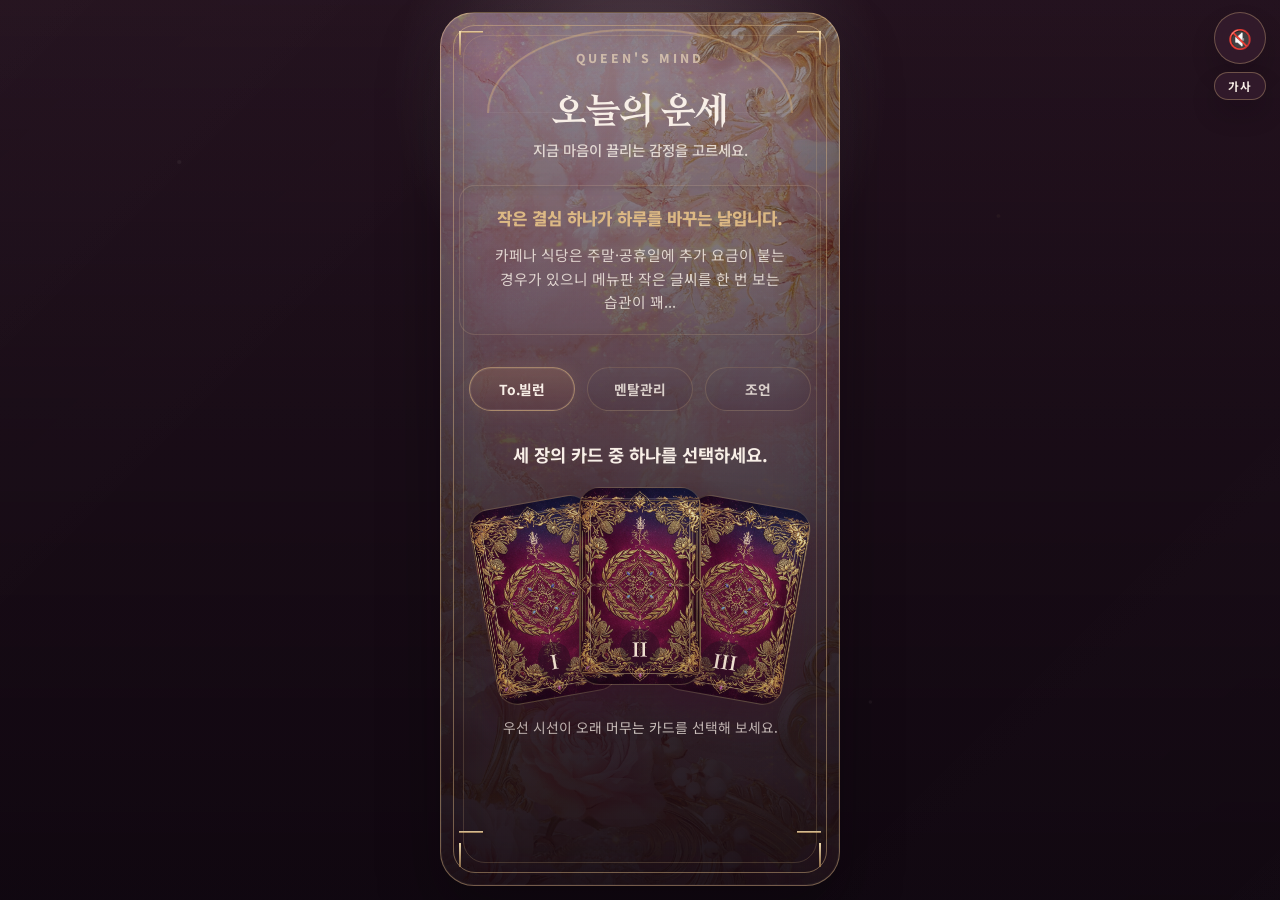
==== mobile-homepage/choose.html @ e9fe8f7a "first" ====
<!DOCTYPE html>
<html lang="ko">
  <head>
    <meta charset="UTF-8" />
    <meta name="viewport" content="width=device-width, initial-scale=1.0" />
    <meta
      name="description"
      content="오늘의 운세와 조언을 확인하고, 현재 감정에 따라 카드 세 장 중 하나를 고르는 모바일 웹페이지입니다."
    />
    <meta name="theme-color" content="#2b1e2f" />
    <title>오늘의 운세</title>
    <link rel="preconnect" href="https://fonts.googleapis.com" />
    <link rel="preconnect" href="https://fonts.gstatic.com" crossorigin />
    <link
      href="https://fonts.googleapis.com/css2?family=Noto+Sans+KR:wght@400;500;700;800&amp;display=swap"
      rel="stylesheet"
    />
    <link rel="stylesheet" href="./styles.css" />
  </head>
  <body class="fortune-body page-choose">
    <main class="page-shell">
      <section class="panel-card choose-panel">
        <div class="panel-decor" aria-hidden="true">
          <span class="panel-corner panel-corner-tl"></span>
          <span class="panel-corner panel-corner-tr"></span>
          <span class="panel-corner panel-corner-br"></span>
          <span class="panel-corner panel-corner-bl"></span>
        </div>
        <div class="cover-arch cover-arch-small" aria-hidden="true"><span>QUEEN'S MIND</span></div>

        <div class="choose-head">
          <h1 class="display-title choose-title">오늘의 운세</h1>
          <p class="choose-guide">지금 마음이 끌리는 감정을 고르세요.</p>
        </div>

        <section class="fortune-preview" aria-live="polite">
          <p class="fortune-inline fortune-inline-main" id="chooseMindHeadline"></p>
          <p class="fortune-inline fortune-inline-soft" id="chooseMindAdvice"></p>
        </section>

        <section class="mood-section" aria-label="감정 선택">
          <div class="mood-tabs" id="moodTabs">
            <button class="mood-tab is-active" data-mode="anger" type="button">To.빌런</button>
            <button class="mood-tab" data-mode="comfort" type="button">멘탈관리</button>
            <button class="mood-tab" data-mode="laugh" type="button">조언</button>
          </div>
        </section>

        <section class="pick-section" aria-labelledby="pickTitle">
          <h2 class="pick-heading" id="pickTitle">세 장의 카드 중 하나를 선택하세요.</h2>
          <div class="pick-deck" id="pickDeck">
            <a class="pick-card pick-card-left" data-card-link href="./result.html?mode=anger&amp;pick=1">
              <span class="pick-card-mark">I</span>
            </a>
            <a class="pick-card pick-card-center" data-card-link href="./result.html?mode=anger&amp;pick=2">
              <span class="pick-card-mark">II</span>
            </a>
            <a class="pick-card pick-card-right" data-card-link href="./result.html?mode=anger&amp;pick=3">
              <span class="pick-card-mark">III</span>
            </a>
          </div>
          <p class="mood-note" id="moodNote">시선이 제일 먼저 닿는 곳이 퀸의 답입니다.</p>
        </section>
      </section>
    </main>

    <div class="audio-dock">
      <button class="music-toggle" id="musicToggle" type="button" aria-pressed="false" aria-label="배경음악 켜기">
        🔇
      </button>
      <button class="lyrics-toggle" id="lyricsToggle" type="button">가사</button>
    </div>
    <audio id="bgmAudio" loop preload="auto" playsinline></audio>
    <dialog class="lyrics-dialog" id="lyricsDialog">
      <div class="lyrics-card">
        <p class="lyrics-label">BGM LYRICS</p>
        <pre class="lyrics-content" id="lyricsContent">가사를 불러오는 중...</pre>
        <button class="lyrics-close" id="lyricsClose" type="button">닫기</button>
      </div>
    </dialog>

    <script type="module" src="./bgm.js"></script>
    <script type="module" src="./choose.js"></script>
  </body>
</html>
---- mobile-homepage/styles.css ----
@font-face {
  font-family: "HeirofLight";
  src: url("./fonts/HeirofLightOTFBold.otf") format("opentype");
  font-weight: 700;
  font-style: normal;
  font-display: swap;
}

:root {
  color-scheme: dark;
  --font-display: "HeirofLight", "Times New Roman", serif;
  --font-body: "Noto Sans KR", "Apple SD Gothic Neo", sans-serif;
  --ivory: #f8efe7;
  --ivory-soft: rgba(248, 239, 231, 0.82);
  --gold: #dcb884;
  --gold-soft: rgba(220, 184, 132, 0.44);
  --plum-950: #1d101d;
  --plum-900: #2b1729;
  --plum-850: #39203a;
  --wine-700: #74445e;
  --panel-bg: rgba(42, 22, 38, 0.72);
  --panel-bg-soft: rgba(71, 38, 61, 0.44);
  --panel-border: rgba(220, 184, 132, 0.46);
  --panel-border-soft: rgba(220, 184, 132, 0.2);
  --shadow-xl: 0 30px 70px rgba(13, 7, 13, 0.38);
  --shadow-lg: 0 16px 34px rgba(14, 7, 13, 0.28);
  --radius-xl: 34px;
  --radius-lg: 24px;
  --radius-md: 18px;
  --result-accent: #dcb884;
  --result-soft: rgba(248, 239, 231, 0.82);
  --result-text: #fff7f1;
}

* {
  box-sizing: border-box;
}

html,
body {
  height: 100%;
}

html {
  scroll-behavior: smooth;
}

body {
  margin: 0;
  min-width: 320px;
  overflow: hidden;
  font-family: var(--font-body);
  color: var(--ivory);
}

a,
button {
  font: inherit;
}

button {
  border: 0;
  cursor: pointer;
}

.fortune-body {
  position: relative;
  min-height: 100svh;
  background-color: var(--plum-950);
  background-image: var(--page-background);
  background-size: cover;
  background-position: center;
  background-repeat: no-repeat;
}

.page-home {
  --page-background:
    radial-gradient(circle at 50% 12%, rgba(128, 87, 111, 0.24), transparent 22%),
    linear-gradient(180deg, #21111d 0%, #140a13 100%);
}

.page-choose,
.page-loading {
  --page-background:
    radial-gradient(circle at 50% 14%, rgba(122, 78, 105, 0.34), transparent 22%),
    linear-gradient(180deg, #261420 0%, #140b15 100%);
}

.page-result {
  --page-background: url("./images/backgrounds/Q_3.png");
}

.fortune-body::before,
.fortune-body::after {
  content: "";
  position: fixed;
  inset: 0;
  pointer-events: none;
}

.fortune-body::before {
  background:
    radial-gradient(circle at 50% 10%, rgba(255, 247, 237, 0.18), transparent 24%),
    linear-gradient(180deg, rgba(31, 15, 28, 0.28), rgba(15, 6, 14, 0.62));
}

.fortune-body::after {
  opacity: 0.26;
  background:
    radial-gradient(circle at 14% 18%, rgba(255, 247, 237, 0.2) 0 1.4px, transparent 2.6px),
    radial-gradient(circle at 78% 24%, rgba(220, 184, 132, 0.18) 0 1.2px, transparent 2.4px),
    radial-gradient(circle at 68% 78%, rgba(255, 247, 237, 0.18) 0 1px, transparent 2.2px),
    linear-gradient(135deg, rgba(255, 255, 255, 0.05), transparent 38%, transparent 62%, rgba(255, 255, 255, 0.03));
}

.page-shell {
  position: relative;
  z-index: 1;
  width: min(100%, 428px);
  height: 100svh;
  margin: 0 auto;
  padding: 12px 14px 14px;
  display: flex;
  flex-direction: column;
  gap: 10px;
}

.panel-card {
  position: relative;
  flex: 1;
  min-height: 0;
  overflow: hidden;
  border-radius: var(--radius-xl);
  border: 1px solid var(--panel-border);
  background:
    linear-gradient(180deg, rgba(101, 60, 81, 0.18), transparent 26%),
    linear-gradient(180deg, rgba(65, 35, 56, 0.8), rgba(26, 14, 24, 0.9));
  backdrop-filter: blur(8px);
  box-shadow:
    inset 0 1px 0 rgba(255, 255, 255, 0.08),
    inset 0 -12px 40px rgba(0, 0, 0, 0.14),
    var(--shadow-xl);
}

.panel-card::before,
.panel-card::after {
  content: "";
  position: absolute;
  inset: 12px;
  border: 1px solid var(--panel-border);
  border-radius: calc(var(--radius-xl) - 12px);
  pointer-events: none;
}

.panel-card::after {
  inset: 22px;
  border-color: var(--panel-border-soft);
}

.panel-decor {
  position: absolute;
  inset: 0;
  pointer-events: none;
}

.panel-corner {
  position: absolute;
  width: 36px;
  height: 36px;
}

.panel-corner::before,
.panel-corner::after {
  content: "";
  position: absolute;
  background: linear-gradient(180deg, rgba(245, 223, 176, 0.96), rgba(174, 133, 83, 0.72));
}

.panel-corner::before {
  width: 24px;
  height: 2px;
}

.panel-corner::after {
  width: 2px;
  height: 24px;
}

.panel-corner-tl {
  top: 18px;
  left: 18px;
}

.panel-corner-tr {
  top: 18px;
  right: 18px;
}

.panel-corner-br {
  right: 18px;
  bottom: 18px;
}

.panel-corner-bl {
  bottom: 18px;
  left: 18px;
}

.panel-corner-tl::before,
.panel-corner-bl::before {
  left: 0;
}

.panel-corner-tr::before,
.panel-corner-br::before {
  right: 0;
}

.panel-corner-tl::after,
.panel-corner-tr::after {
  top: 0;
}

.panel-corner-bl::after,
.panel-corner-br::after {
  bottom: 0;
}

.panel-corner-tl::after,
.panel-corner-bl::after {
  left: 0;
}

.panel-corner-tr::after,
.panel-corner-br::after {
  right: 0;
}

.cover-arch {
  position: absolute;
  top: 16px;
  left: 50%;
  width: calc(100% - 92px);
  height: 96px;
  transform: translateX(-50%);
  border: 2px solid rgba(220, 184, 132, 0.42);
  border-bottom: 0;
  border-radius: 200px 200px 0 0 / 120px 120px 0 0;
  box-shadow: inset 0 0 0 1px rgba(255, 255, 255, 0.05);
}

.cover-arch span {
  position: absolute;
  top: 18px;
  left: 50%;
  transform: translateX(-50%);
  color: rgba(244, 224, 192, 0.64);
  font-size: 0.76rem;
  font-weight: 800;
  letter-spacing: 0.26em;
  text-transform: uppercase;
  white-space: nowrap;
}

.cover-arch-small {
  height: 84px;
}

.cover-blooms {
  display: none;
}

.home-panel,
.choose-panel,
.result-panel {
  display: flex;
  flex-direction: column;
  padding: 102px 18px 18px;
}

.home-panel {
  justify-content: flex-end;
  padding: 16px 18px 18px;
  background:
    linear-gradient(180deg, rgba(31, 14, 25, 0.04), rgba(18, 8, 15, 0.26)),
    linear-gradient(180deg, rgba(255, 247, 236, 0.04), rgba(71, 39, 58, 0.08)),
    url("./images/backgrounds/Q_1.png") center / cover no-repeat;
  box-shadow:
    inset 0 0 0 1px rgba(255, 243, 232, 0.04),
    inset 0 0 36px rgba(17, 8, 14, 0.14),
    0 28px 60px rgba(8, 4, 8, 0.38);
  position: relative;
  overflow: hidden;
}

.home-panel::before {
  content: "";
  position: absolute;
  inset: 0;
  background: radial-gradient(circle at 50% 50%, rgba(220,184,132,0.15), transparent 60%);
  animation: pulse-glow 4s ease-in-out infinite alternate;
  pointer-events: none;
  mix-blend-mode: overlay;
}

.display-title {
  margin: 0;
  font-family: var(--font-display);
  font-weight: 700;
  letter-spacing: -0.04em;
}

.choose-head {
  text-align: center;
}

.home-cta {
  margin-top: auto;
}

.primary-link {
  display: inline-flex;
  align-items: center;
  justify-content: center;
  width: 100%;
  min-height: 54px;
  border-radius: 18px;
  border: 1px solid rgba(220, 184, 132, 0.36);
  background:
    linear-gradient(135deg, rgba(121, 52, 102, 0.94), rgba(189, 76, 129, 0.96));
  color: var(--ivory);
  text-decoration: none;
  font-size: 1rem;
  font-weight: 800;
  letter-spacing: -0.02em;
  box-shadow: 0 16px 28px rgba(21, 9, 19, 0.24), 0 0 16px rgba(189, 76, 129, 0.4);
  position: relative;
  overflow: hidden;
  animation: float-btn 3s ease-in-out infinite;
}

.primary-link::after {
  content: "";
  position: absolute;
  top: 0;
  left: -150%;
  width: 150%;
  height: 100%;
  background: linear-gradient(90deg, transparent, rgba(255, 255, 255, 0.4), transparent);
  transform: skewX(-20deg);
  animation: sweep-shine 3s ease-in-out infinite;
}

.primary-link:hover,
.primary-link:focus-visible {
  transform: translateY(-1px);
  outline: none;
}

.fortune-preview,
.mood-section,
.pick-section {
  position: relative;
  z-index: 1;
}

.choose-panel {
  padding-top: 76px;
  background:
    linear-gradient(180deg, rgba(33, 17, 30, 0.2), rgba(19, 9, 16, 0.7)),
    linear-gradient(180deg, rgba(60, 31, 51, 0.26), rgba(24, 11, 21, 0.78)),
    url("./images/backgrounds/Q_2.png") center / cover no-repeat;
  box-shadow:
    inset 0 0 0 1px rgba(255, 245, 234, 0.04),
    inset 0 0 60px rgba(17, 7, 13, 0.34),
    0 28px 60px rgba(8, 4, 8, 0.38);
}

.choose-head {
  display: grid;
  gap: 12px;
  margin-bottom: 16px;
  text-align: center;
}

.choose-title {
  font-size: clamp(1.72rem, 7.8vw, 2.18rem);
  line-height: 1.1;
  letter-spacing: -0.04em;
}

.choose-guide {
  margin: 0;
  color: var(--ivory-soft);
  font-size: 0.9rem;
  font-weight: 500;
  line-height: 1.5;
}

.fortune-preview {
  display: grid;
  gap: 12px;
  margin-top: 8px;
  padding: 20px 16px;
  border-radius: 16px;
  background: rgba(255, 247, 237, 0.03);
  border: 1px solid rgba(220, 184, 132, 0.15);
  box-shadow: inset 0 2px 10px rgba(0,0,0,0.1);
}

.fortune-inline {
  margin: 0;
  padding: 0;
  text-align: center;
  text-wrap: pretty;
}

.fortune-inline-main {
  color: var(--result-accent);
  font-size: 1.05rem;
  font-weight: 800;
  line-height: 1.5;
  word-break: keep-all;
  overflow-wrap: break-word;
}

.fortune-inline-soft {
  color: var(--ivory-soft);
  font-size: 0.92rem;
  line-height: 1.6;
  word-break: keep-all;
  overflow-wrap: break-word;
}

.mood-section {
  margin-top: 32px;
}

.mood-tabs {
  display: grid;
  grid-template-columns: repeat(3, minmax(0, 1fr));
  gap: 12px;
  padding: 0 10px;
}

.mood-tab {
  min-height: 44px;
  border-radius: 999px;
  border: 1px solid rgba(220, 184, 132, 0.2);
  background:
    linear-gradient(180deg, rgba(255, 255, 255, 0.08), rgba(255, 255, 255, 0.03)),
    rgba(46, 23, 40, 0.28);
  color: var(--ivory-soft);
  font-size: 0.86rem;
  font-weight: 700;
  letter-spacing: -0.01em;
  transition:
    transform 150ms ease,
    border-color 150ms ease,
    background-color 150ms ease,
    color 150ms ease;
}

.mood-tab.is-active {
  border-color: rgba(220, 184, 132, 0.56);
  background:
    linear-gradient(180deg, rgba(220, 184, 132, 0.22), rgba(220, 184, 132, 0.08)),
    rgba(68, 33, 54, 0.4);
  color: var(--ivory);
  box-shadow:
    inset 0 0 0 1px rgba(255, 248, 237, 0.08),
    0 0 18px rgba(220, 184, 132, 0.12);
}

.mood-note {
  margin: 12px 0 0;
  color: var(--ivory-soft);
  font-size: 0.86rem;
  line-height: 1.5;
  text-align: center;
}

.pick-section {
  flex: 1;
  display: grid;
  align-content: start;
  gap: 16px;
  margin-top: 32px;
}

.pick-heading {
  margin: 0 0 8px;
  color: var(--ivory);
  font-size: 1.1rem;
  font-weight: 700;
  line-height: 1.4;
  text-align: center;
}

.pick-deck {
  display: flex;
  align-items: flex-end;
  justify-content: center;
  gap: 0;
  margin-top: 0;
  padding: 0 6px;
}

.pick-card {
  position: relative;
  display: flex;
  align-items: flex-end;
  justify-content: center;
  width: 122px;
  min-height: 198px;
  padding: 16px 8px;
  border-radius: 20px;
  background:
    linear-gradient(180deg, rgba(29, 16, 29, 0.08), rgba(29, 16, 29, 0.2)),
    url("./images/backgrounds/card.png") center / cover no-repeat;
  border: 1px solid rgba(220, 184, 132, 0.26);
  color: var(--ivory);
  text-decoration: none;
  box-shadow: 0 18px 28px rgba(12, 6, 12, 0.32);
  transition:
    transform 160ms ease,
    box-shadow 160ms ease,
    border-color 160ms ease;
}

.pick-card::before {
  content: "";
  position: absolute;
  inset: 10px;
  border: 1px solid rgba(255, 247, 237, 0.16);
  border-radius: 14px;
}

.pick-card::after {
  content: "♕";
  position: absolute;
  top: 18px;
  left: 50%;
  transform: translateX(-50%);
  color: rgba(255, 235, 204, 0.64);
  font-size: 1.25rem;
}

.pick-card-left {
  transform: rotate(-10deg) translateY(10px);
  margin-right: -24px;
}

.pick-card-center {
  z-index: 2;
  transform: translateY(-4px);
}

.pick-card-right {
  transform: rotate(10deg) translateY(10px);
  margin-left: -24px;
}

.pick-card:hover,
.pick-card:focus-visible {
  border-color: rgba(220, 184, 132, 0.48);
  box-shadow: 0 22px 34px rgba(12, 6, 12, 0.38);
  outline: none;
}

.pick-card-left:hover,
.pick-card-left:focus-visible {
  transform: rotate(-10deg) translateY(2px);
}

.pick-card-center:hover,
.pick-card-center:focus-visible {
  transform: translateY(-10px);
}

.pick-card-right:hover,
.pick-card-right:focus-visible {
  transform: rotate(10deg) translateY(2px);
}

.pick-card-mark {
  position: relative;
  z-index: 1;
  padding: 6px 12px;
  border-radius: 999px;
  background: rgba(32, 18, 30, 0.44);
  color: rgba(255, 242, 223, 0.92);
  font-family: var(--font-display);
  font-size: 1.2rem;
  letter-spacing: 0.04em;
}

.page-choose[data-mode="anger"] .pick-card {
  box-shadow: 0 20px 32px rgba(53, 14, 37, 0.4);
}

.page-choose[data-mode="comfort"] .pick-card {
  box-shadow: 0 20px 32px rgba(32, 24, 61, 0.38);
}

.page-choose[data-mode="laugh"] .pick-card {
  box-shadow: 0 20px 32px rgba(65, 20, 47, 0.38);
}

.result-panel {
  justify-content: center;
  padding-top: 90px;
}

.theme-anger {
  --result-accent: #f1be8b;
}

.theme-comfort {
  --result-accent: #eadfc7;
}

.theme-laugh {
  --result-accent: #f3c9d9;
}

.result-loader {
  position: relative;
  z-index: 1;
  margin: auto 0;
  color: var(--ivory-soft);
  font-size: 0.92rem;
  font-weight: 700;
  line-height: 1.6;
  text-align: center;
}

.result-card {
  position: relative;
  z-index: 1;
  flex: 1;
  display: flex;
  align-items: center;
  justify-content: center;
  min-height: 0;
}

.result-message-card {
  width: 100%;
  max-width: 330px;
  margin: 0 auto 56px;
  display: grid;
  gap: 16px;
  justify-items: center;
  text-align: center;
}

.result-message-card > * {
  opacity: 0;
  animation: fade-slide-up 0.8s cubic-bezier(0.16, 1, 0.3, 1) forwards;
}

.result-message-card .result-kicker { animation-delay: 0.1s; }
.result-message-card .result-media { animation: zoom-glow-in 0.9s cubic-bezier(0.16, 1, 0.3, 1) forwards; animation-delay: 0.25s; opacity: 0; }
.result-message-card .result-title { animation-delay: 0.4s; }
.result-message-card .result-caption { animation-delay: 0.5s; }
.result-message-card .result-signature { animation-delay: 0.6s; }

.result-kicker {
  margin: 0;
  color: var(--result-accent);
  font-size: 1rem;
  font-weight: 800;
  letter-spacing: 0.22em;
  text-transform: uppercase;
  text-shadow: 0 0 12px rgba(220, 184, 132, 0.4);
}

.result-media {
  display: grid;
  place-items: center;
  width: min(100%, 264px);
  padding: 10px;
  border-radius: 16px;
  border: 1px solid rgba(220, 184, 132, 0.16);
  background:
    linear-gradient(180deg, rgba(255, 255, 255, 0.05), rgba(255, 255, 255, 0.02)),
    rgba(10, 5, 10, 0.16);
  box-shadow:
    inset 0 1px 0 rgba(255, 255, 255, 0.04),
    0 16px 24px rgba(6, 3, 6, 0.18);
}

.result-media img {
  display: block;
  width: 100%;
  height: auto;
  max-height: min(30svh, 258px);
  object-fit: contain;
  border-radius: 10px;
}

.result-title {
  margin: 0;
  max-width: 310px;
  color: var(--result-text);
  font-size: clamp(1.24rem, 5.3vw, 1.62rem);
  line-height: 1.5;
  letter-spacing: -0.025em;
  text-wrap: balance;
  word-break: keep-all;
  overflow-wrap: break-word;
}

.result-caption {
  margin: 0;
  max-width: 302px;
  color: var(--result-soft);
  font-size: 0.88rem;
  line-height: 1.72;
  text-wrap: pretty;
  word-break: keep-all;
  overflow-wrap: break-word;
}

.result-signature {
  margin: 2px 0 0;
  display: grid;
  gap: 4px;
  color: var(--result-accent);
  font-size: 0.66rem;
  font-weight: 800;
  letter-spacing: 0.18em;
  text-transform: uppercase;
}

.result-signature span {
  color: rgba(248, 239, 231, 0.62);
}

.result-actions {
  display: grid;
  grid-template-columns: repeat(2, minmax(0, 1fr));
  gap: 10px;
}

.again-button,
.secondary-link {
  display: inline-flex;
  align-items: center;
  justify-content: center;
  min-height: 46px;
  border-radius: 16px;
  text-decoration: none;
  font-size: 0.92rem;
  font-weight: 700;
}

.again-button {
  border: 1px solid rgba(220, 184, 132, 0.32);
  background: rgba(255, 255, 255, 0.08);
  color: var(--ivory);
}

.secondary-link {
  border: 1px solid rgba(220, 184, 132, 0.18);
  background: rgba(16, 8, 15, 0.2);
  color: var(--ivory-soft);
}

.audio-dock {
  position: fixed;
  top: calc(env(safe-area-inset-top) + 12px);
  right: 14px;
  z-index: 30;
  display: grid;
  justify-items: center;
  gap: 8px;
}

.music-toggle,
.lyrics-toggle {
  border: 1px solid rgba(220, 184, 132, 0.36);
  background: rgba(54, 29, 47, 0.78);
  color: var(--ivory);
  backdrop-filter: blur(12px);
  box-shadow: 0 14px 24px rgba(14, 7, 14, 0.2);
}

.music-toggle {
  display: inline-flex;
  align-items: center;
  justify-content: center;
  width: 52px;
  height: 52px;
  border-radius: 999px;
  font-size: 1.2rem;
}

.music-toggle.is-playing {
  background: rgba(114, 53, 95, 0.9);
}

.lyrics-toggle {
  min-width: 52px;
  min-height: 28px;
  padding: 0 10px;
  border-radius: 999px;
  font-size: 0.72rem;
  font-weight: 700;
  letter-spacing: 0.08em;
}

.lyrics-dialog {
  width: min(calc(100vw - 28px), 340px);
  border: 0;
  padding: 0;
  background: transparent;
}

.lyrics-dialog::backdrop {
  background: rgba(10, 5, 10, 0.58);
}

.lyrics-card {
  padding: 18px;
  border-radius: 22px;
  border: 1px solid rgba(220, 184, 132, 0.26);
  background:
    linear-gradient(180deg, rgba(72, 36, 60, 0.96), rgba(31, 16, 29, 0.98));
  box-shadow: var(--shadow-xl);
}

.lyrics-label {
  margin: 0 0 10px;
  color: var(--gold);
  font-size: 0.72rem;
  font-weight: 800;
  letter-spacing: 0.18em;
  text-transform: uppercase;
}

.lyrics-content {
  margin: 0;
  max-height: min(46svh, 320px);
  overflow: auto;
  white-space: pre-wrap;
  color: var(--ivory-soft);
  font-family: var(--font-body);
  font-size: 0.9rem;
  line-height: 1.65;
}

.lyrics-close {
  display: inline-flex;
  align-items: center;
  justify-content: center;
  width: 100%;
  min-height: 42px;
  margin-top: 14px;
  border-radius: 14px;
  border: 1px solid rgba(220, 184, 132, 0.24);
  background: rgba(255, 255, 255, 0.06);
  color: var(--ivory);
}

/* --- Loading Page Animations --- */
.page-loading .loader-shell {
  justify-content: center;
  align-items: center;
}

.loader-container {
  display: flex;
  flex-direction: column;
  align-items: center;
  gap: 32px;
  animation: fade-in 0.8s ease-out;
}

.loader-visual {
  position: relative;
  width: 120px;
  height: 120px;
  display: flex;
  justify-content: center;
  align-items: center;
}

.loader-ring {
  position: absolute;
  inset: 0;
  border: 2px dashed rgba(220, 184, 132, 0.4);
  border-radius: 50%;
  animation: spin-ring 8s linear infinite;
}

.loader-ring-inner {
  inset: 16px;
  border: 1px solid rgba(220, 184, 132, 0.8);
  border-style: dotted;
  animation: spin-ring-reverse 5s linear infinite;
  box-shadow: 0 0 20px rgba(220, 184, 132, 0.2), inset 0 0 20px rgba(220, 184, 132, 0.2);
}

.loader-icon {
  font-size: 3rem;
  color: var(--gold);
  filter: drop-shadow(0 0 8px rgba(220, 184, 132, 0.6));
  animation: pulse-icon 2s ease-in-out infinite alternate;
}

.full-loader {
  color: var(--ivory);
  font-weight: 500;
  line-height: 1.6;
  font-size: 1.125rem;
  text-align: center;
  letter-spacing: 0.02em;
  padding: 0 20px;
  max-width: 320px;
  word-break: keep-all;
  overflow-wrap: break-word;
  text-wrap: balance;
  animation: pulse-text 2s ease-in-out infinite alternate;
}

@keyframes spin-ring {
  0% { transform: rotate(0deg); }
  100% { transform: rotate(360deg); }
}

@keyframes spin-ring-reverse {
  0% { transform: rotate(360deg); }
  100% { transform: rotate(0deg); }
}

@keyframes pulse-icon {
  0% { transform: scale(0.95); opacity: 0.7; }
  100% { transform: scale(1.05); opacity: 1; filter: drop-shadow(0 0 16px rgba(220, 184, 132, 0.9)); }
}

@keyframes pulse-text {
  0% { opacity: 0.6; }
  100% { opacity: 1; text-shadow: 0 0 8px rgba(248, 239, 231, 0.4); }
}

@keyframes fade-in {
  from { opacity: 0; transform: translateY(10px); }
  to { opacity: 1; transform: translateY(0); }
}

.theme-anger .loader-ring { border-color: rgba(241, 190, 139, 0.4); }
.theme-anger .loader-ring-inner { border-color: rgba(241, 190, 139, 0.8); box-shadow: 0 0 20px rgba(241, 190, 139, 0.2), inset 0 0 20px rgba(241, 190, 139, 0.2); }
.theme-anger .loader-icon { color: var(--result-accent); filter: drop-shadow(0 0 8px rgba(241, 190, 139, 0.6)); }

.theme-comfort .loader-ring { border-color: rgba(234, 223, 199, 0.4); }
.theme-comfort .loader-ring-inner { border-color: rgba(234, 223, 199, 0.8); box-shadow: 0 0 20px rgba(234, 223, 199, 0.2), inset 0 0 20px rgba(234, 223, 199, 0.2); }
.theme-comfort .loader-icon { color: var(--result-accent); filter: drop-shadow(0 0 8px rgba(234, 223, 199, 0.6)); }

.theme-laugh .loader-ring { border-color: rgba(243, 201, 217, 0.4); }
.theme-laugh .loader-ring-inner { border-color: rgba(243, 201, 217, 0.8); box-shadow: 0 0 20px rgba(243, 201, 217, 0.2), inset 0 0 20px rgba(243, 201, 217, 0.2); }
.theme-laugh .loader-icon { color: var(--result-accent); filter: drop-shadow(0 0 8px rgba(243, 201, 217, 0.6)); }

@keyframes pulse-glow {
  0% { transform: scale(0.9); opacity: 0.4; }
  100% { transform: scale(1.1); opacity: 0.9; }
}

@keyframes float-btn {
  0%, 100% { transform: translateY(0); box-shadow: 0 16px 28px rgba(21, 9, 19, 0.24), 0 0 16px rgba(189, 76, 129, 0.4); }
  50% { transform: translateY(-4px); box-shadow: 0 20px 34px rgba(21, 9, 19, 0.34), 0 0 24px rgba(189, 76, 129, 0.6); }
}

@keyframes sweep-shine {
  0% { left: -150%; }
  25% { left: 150%; }
  100% { left: 150%; }
}

@keyframes fade-slide-up {
  0% { opacity: 0; transform: translateY(24px); filter: blur(8px); }
  100% { opacity: 1; transform: translateY(0); filter: blur(0); }
}

@keyframes zoom-glow-in {
  0% { opacity: 0; transform: scale(0.85); filter: blur(12px) drop-shadow(0 0 0 transparent); }
  60% { opacity: 1; transform: scale(1.02); filter: blur(0) drop-shadow(0 0 30px rgba(220, 184, 132, 0.5)); }
  100% { opacity: 1; transform: scale(1); filter: blur(0) drop-shadow(0 0 16px rgba(220, 184, 132, 0.3)); }
}

@media (max-width: 390px) {
  .page-shell {
    padding-left: 12px;
    padding-right: 12px;
  }

  .home-panel,
  .choose-panel,
  .result-panel {
    padding-left: 16px;
    padding-right: 16px;
  }

  .hero-title {
    font-size: 2.85rem;
  }

  .choose-title {
    font-size: 2rem;
  }

  .pick-card {
    width: 106px;
    min-height: 176px;
  }

  .result-title {
    font-size: 1.2rem;
  }

  .result-caption {
    font-size: 0.84rem;
  }
}

@media (prefers-reduced-motion: reduce) {
  html {
    scroll-behavior: auto;
  }

  *,
  *::before,
  *::after {
    animation: none !important;
    transition: none !important;
  }
}
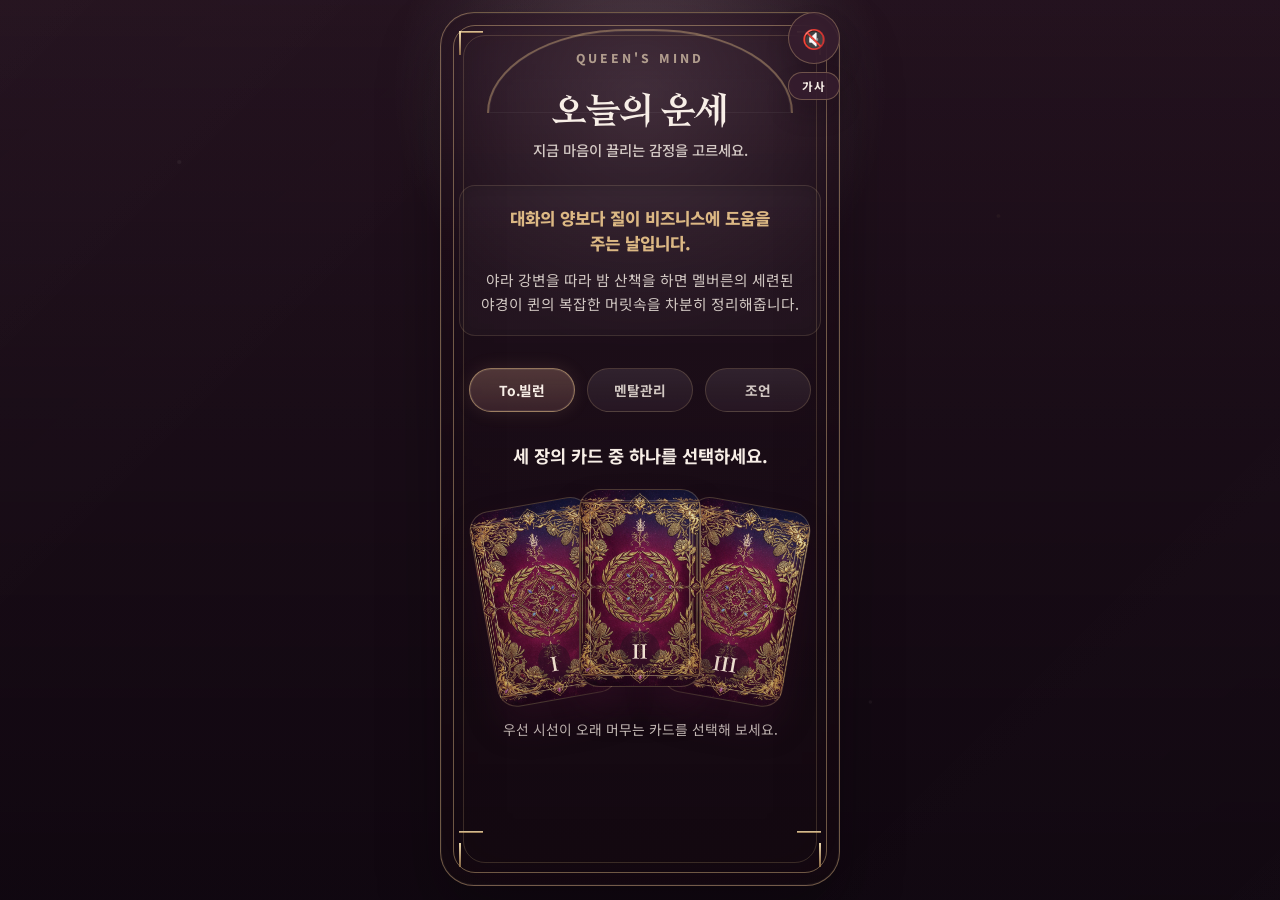
==== commit e73ae461: "gg" ====
--- a/mobile-homepage/choose.html
+++ b/mobile-homepage/choose.html
@@ -79,7 +79,8 @@
       </div>
     </dialog>
 
-    <script type="module" src="./bgm.js"></script>
-    <script type="module" src="./choose.js"></script>
+    <script type="text/javascript" src="./data.js"></script>
+    <script type="text/javascript" src="./bgm.js"></script>
+    <script type="text/javascript" src="./choose.js"></script>
   </body>
 </html>
--- a/mobile-homepage/styles.css
+++ b/mobile-homepage/styles.css
@@ -48,7 +48,7 @@
 body {
   margin: 0;
   min-width: 320px;
-  overflow: hidden;
+  overflow-x: hidden;
   font-family: var(--font-body);
   color: var(--ivory);
 }
@@ -65,7 +65,7 @@
 
 .fortune-body {
   position: relative;
-  min-height: 100svh;
+  min-height: 100dvh;
   background-color: var(--plum-950);
   background-image: var(--page-background);
   background-size: cover;
@@ -87,7 +87,7 @@
 }
 
 .page-result {
-  --page-background: url("./images/backgrounds/Q_3.png");
+  --page-background: url("./images/backgrounds/q_3.png?v=2.1");
 }
 
 .fortune-body::before,
@@ -117,7 +117,7 @@
   position: relative;
   z-index: 1;
   width: min(100%, 428px);
-  height: 100svh;
+  min-height: 100dvh;
   margin: 0 auto;
   padding: 12px 14px 14px;
   display: flex;
@@ -129,7 +129,6 @@
   position: relative;
   flex: 1;
   min-height: 0;
-  overflow: hidden;
   border-radius: var(--radius-xl);
   border: 1px solid var(--panel-border);
   background:
@@ -280,11 +279,11 @@
 
 .home-panel {
   justify-content: flex-end;
-  padding: 16px 18px 18px;
+  padding: 16px 18px calc(env(safe-area-inset-bottom, 12px) + 36px);
   background:
     linear-gradient(180deg, rgba(31, 14, 25, 0.04), rgba(18, 8, 15, 0.26)),
     linear-gradient(180deg, rgba(255, 247, 236, 0.04), rgba(71, 39, 58, 0.08)),
-    url("./images/backgrounds/Q_1.png") center / cover no-repeat;
+    url("./images/backgrounds/q_1.png?v=2.1") center / cover no-repeat;
   box-shadow:
     inset 0 0 0 1px rgba(255, 243, 232, 0.04),
     inset 0 0 36px rgba(17, 8, 14, 0.14),
@@ -369,7 +368,7 @@
   background:
     linear-gradient(180deg, rgba(33, 17, 30, 0.2), rgba(19, 9, 16, 0.7)),
     linear-gradient(180deg, rgba(60, 31, 51, 0.26), rgba(24, 11, 21, 0.78)),
-    url("./images/backgrounds/Q_2.png") center / cover no-repeat;
+    url("./images/backgrounds/q_2.png?v=2.1") center / cover no-repeat;
   box-shadow:
     inset 0 0 0 1px rgba(255, 245, 234, 0.04),
     inset 0 0 60px rgba(17, 7, 13, 0.34),
@@ -517,7 +516,7 @@
   border-radius: 20px;
   background:
     linear-gradient(180deg, rgba(29, 16, 29, 0.08), rgba(29, 16, 29, 0.2)),
-    url("./images/backgrounds/card.png") center / cover no-repeat;
+    url("./images/backgrounds/card.png?v=2.1") center / cover no-repeat;
   border: 1px solid rgba(220, 184, 132, 0.26);
   color: var(--ivory);
   text-decoration: none;
@@ -661,7 +660,11 @@
 }
 
 .result-message-card .result-kicker { animation-delay: 0.1s; }
-.result-message-card .result-media { animation: zoom-glow-in 0.9s cubic-bezier(0.16, 1, 0.3, 1) forwards; animation-delay: 0.25s; opacity: 0; }
+.result-message-card .result-media {
+  animation: zoom-glow-in 0.9s cubic-bezier(0.16, 1, 0.3, 1) forwards;
+  animation-delay: 0.25s;
+  opacity: 1;
+}
 .result-message-card .result-title { animation-delay: 0.4s; }
 .result-message-card .result-caption { animation-delay: 0.5s; }
 .result-message-card .result-signature { animation-delay: 0.6s; }
@@ -695,6 +698,8 @@
   display: block;
   width: 100%;
   height: auto;
+  max-height: 258px;
+  max-height: min(30dvh, 258px);
   max-height: min(30svh, 258px);
   object-fit: contain;
   border-radius: 10px;
@@ -770,8 +775,8 @@
 
 .audio-dock {
   position: fixed;
-  top: calc(env(safe-area-inset-top) + 12px);
-  right: 14px;
+  top: calc(env(safe-area-inset-top, 12px) + 12px);
+  right: max(14px, calc(50vw - 214px + 14px));
   z-index: 30;
   display: grid;
   justify-items: center;
@@ -989,17 +994,44 @@
   100% { opacity: 1; transform: scale(1); filter: blur(0) drop-shadow(0 0 16px rgba(220, 184, 132, 0.3)); }
 }
 
-@media (max-width: 390px) {
+@media (max-width: 428px) {
   .page-shell {
-    padding-left: 12px;
-    padding-right: 12px;
+    padding: 0;
+    width: 100%;
+  }
+
+  .panel-card {
+    border-radius: 0;
+    border: none;
+  }
+  
+  .panel-card::before,
+  .panel-card::after {
+    display: none;
   }
 
   .home-panel,
-  .choose-panel,
+  .choose-panel {
+    padding-left: 20px;
+    padding-right: 20px;
+    padding-bottom: calc(env(safe-area-inset-bottom, 20px) + 36px);
+  }
+
   .result-panel {
-    padding-left: 16px;
-    padding-right: 16px;
+    padding-left: 20px;
+    padding-right: 20px;
+    padding-bottom: 20px;
+  }
+
+  .result-actions {
+    padding-left: 20px;
+    padding-right: 20px;
+    padding-bottom: calc(env(safe-area-inset-bottom, 20px) + 36px);
+  }
+
+  .audio-dock {
+    top: calc(env(safe-area-inset-top, 12px) + 16px);
+    right: 16px;
   }
 
   .hero-title {
@@ -1034,5 +1066,7 @@
   *::after {
     animation: none !important;
     transition: none !important;
-  }
-}
+    opacity: 1 !important;
+    visibility: visible !important;
+  }
+}
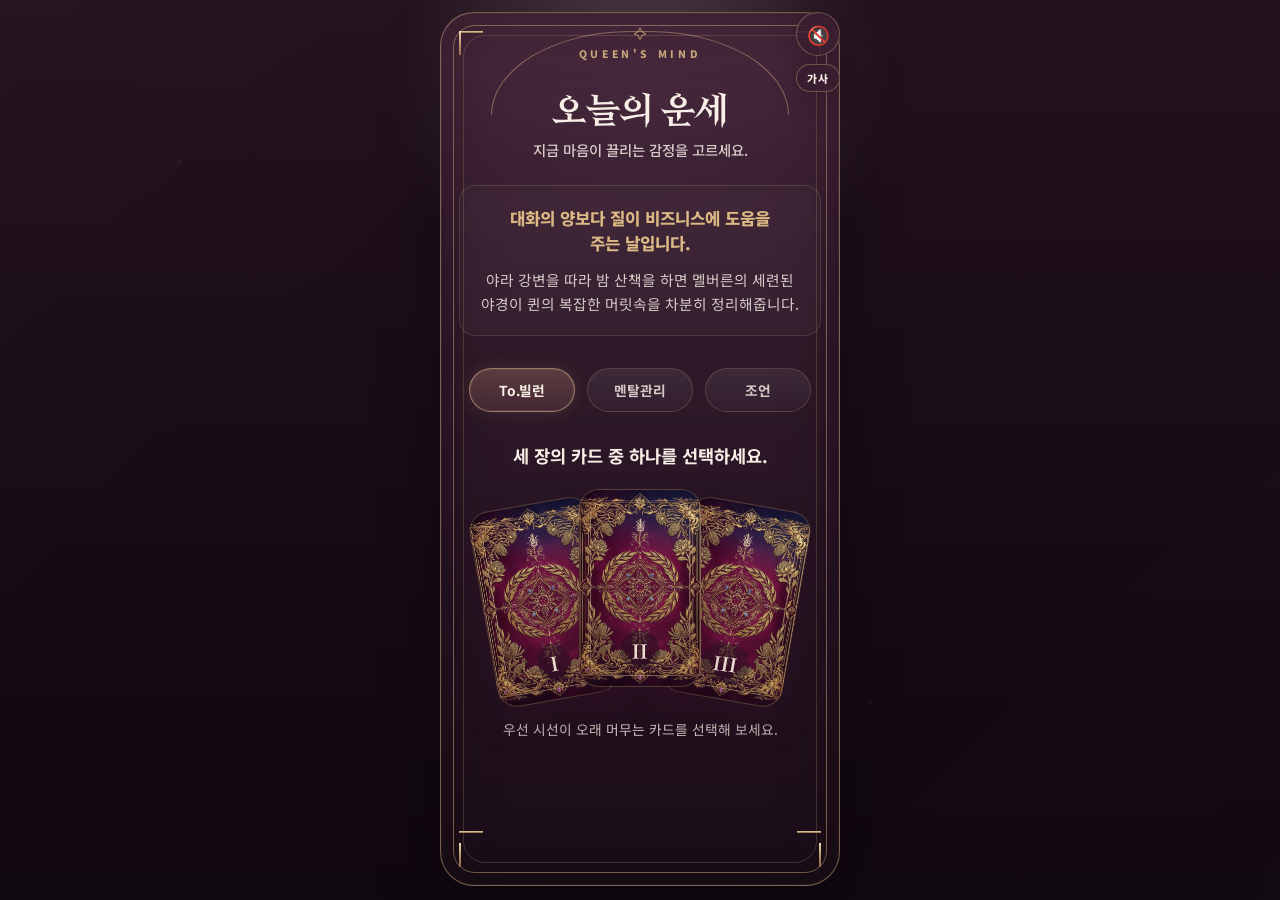
==== commit 88d90b09: "kk" ====
--- a/mobile-homepage/choose.html
+++ b/mobile-homepage/choose.html
@@ -18,8 +18,27 @@
     <link rel="stylesheet" href="./styles.css" />
   </head>
   <body class="fortune-body page-choose">
+    <div class="bg-particles" aria-hidden="true">
+      <span class="bp1">🇦🇺</span>
+      <span class="bp2">🦘</span>
+      <span class="bp3">🐨</span>
+      <span class="bp4">🐹</span>
+      <span class="bp5">✨</span>
+      <span class="bp6">💖</span>
+      <span class="bp7">👑</span>
+    </div>
     <main class="page-shell">
       <section class="panel-card choose-panel">
+        <div class="loader-visual-standalone">
+          <div class="loader-particles">
+            <span class="p1">🦘</span>
+            <span class="p2">🐨</span>
+            <span class="p3">🇦🇺</span>
+            <span class="p4">🐹</span>
+            <span class="p5">✨</span>
+            <span class="p6">💖</span>
+          </div>
+        </div>
         <div class="panel-decor" aria-hidden="true">
           <span class="panel-corner panel-corner-tl"></span>
           <span class="panel-corner panel-corner-tr"></span>
--- a/mobile-homepage/styles.css
+++ b/mobile-homepage/styles.css
@@ -51,6 +51,7 @@
   overflow-x: hidden;
   font-family: var(--font-body);
   color: var(--ivory);
+  cursor: url("data:image/svg+xml;utf8,<svg xmlns='http://www.w3.org/2000/svg' width='40' height='48' viewport='0 0 100 100' style='font-size:24px;'><text y='50%'>👑</text></svg>"), auto;
 }
 
 a,
@@ -80,14 +81,11 @@
 }
 
 .page-choose,
-.page-loading {
+.page-loading,
+.page-result {
   --page-background:
     radial-gradient(circle at 50% 14%, rgba(122, 78, 105, 0.34), transparent 22%),
     linear-gradient(180deg, #261420 0%, #140b15 100%);
-}
-
-.page-result {
-  --page-background: url("./images/backgrounds/q_3.png?v=2.1");
 }
 
 .fortune-body::before,
@@ -131,14 +129,12 @@
   min-height: 0;
   border-radius: var(--radius-xl);
   border: 1px solid var(--panel-border);
-  background:
-    linear-gradient(180deg, rgba(101, 60, 81, 0.18), transparent 26%),
-    linear-gradient(180deg, rgba(65, 35, 56, 0.8), rgba(26, 14, 24, 0.9));
   backdrop-filter: blur(8px);
   box-shadow:
     inset 0 1px 0 rgba(255, 255, 255, 0.08),
     inset 0 -12px 40px rgba(0, 0, 0, 0.14),
     var(--shadow-xl);
+  background: none;
 }
 
 .panel-card::before,
@@ -237,28 +233,38 @@
 
 .cover-arch {
   position: absolute;
-  top: 16px;
+  top: 18px;
   left: 50%;
-  width: calc(100% - 92px);
-  height: 96px;
+  width: calc(100% - 100px);
+  height: 90px;
   transform: translateX(-50%);
-  border: 2px solid rgba(220, 184, 132, 0.42);
+  border: 1px solid var(--gold-soft);
   border-bottom: 0;
   border-radius: 200px 200px 0 0 / 120px 120px 0 0;
-  box-shadow: inset 0 0 0 1px rgba(255, 255, 255, 0.05);
-}
-
-.cover-arch span {
-  position: absolute;
-  top: 18px;
+}
+
+.cover-arch::before {
+  content: "✧";
+  position: absolute;
+  top: -8px;
   left: 50%;
   transform: translateX(-50%);
-  color: rgba(244, 224, 192, 0.64);
-  font-size: 0.76rem;
+  color: var(--gold);
+  font-size: 0.8rem;
+}
+
+.cover-arch span {
+  position: absolute;
+  top: 14px;
+  left: 50%;
+  transform: translateX(-50%);
+  color: var(--gold);
+  font-size: 0.65rem;
   font-weight: 800;
-  letter-spacing: 0.26em;
+  letter-spacing: 0.35em;
   text-transform: uppercase;
   white-space: nowrap;
+  opacity: 0.9;
 }
 
 .cover-arch-small {
@@ -280,16 +286,25 @@
 .home-panel {
   justify-content: flex-end;
   padding: 16px 18px calc(env(safe-area-inset-bottom, 12px) + 36px);
-  background:
+  background-image:
     linear-gradient(180deg, rgba(31, 14, 25, 0.04), rgba(18, 8, 15, 0.26)),
     linear-gradient(180deg, rgba(255, 247, 236, 0.04), rgba(71, 39, 58, 0.08)),
-    url("./images/backgrounds/q_1.png?v=2.1") center / cover no-repeat;
-  box-shadow:
-    inset 0 0 0 1px rgba(255, 243, 232, 0.04),
-    inset 0 0 36px rgba(17, 8, 14, 0.14),
-    0 28px 60px rgba(8, 4, 8, 0.38);
+    url("./images/backgrounds/q_1.jpg");
+  background-position: center;
+  background-size: cover;
+  background-repeat: no-repeat;
+  background-color: #1a0e18;
   position: relative;
   overflow: hidden;
+}
+
+.result-panel {
+  background-image:
+    linear-gradient(180deg, rgba(31, 14, 25, 0.4), rgba(42, 22, 38, 0.6)),
+    url("./images/backgrounds/front.jpg");
+  background-position: center;
+  background-size: cover;
+  background-repeat: no-repeat;
 }
 
 .home-panel::before {
@@ -366,9 +381,8 @@
 .choose-panel {
   padding-top: 76px;
   background:
-    linear-gradient(180deg, rgba(33, 17, 30, 0.2), rgba(19, 9, 16, 0.7)),
-    linear-gradient(180deg, rgba(60, 31, 51, 0.26), rgba(24, 11, 21, 0.78)),
-    url("./images/backgrounds/q_2.png?v=2.1") center / cover no-repeat;
+    linear-gradient(180deg, rgba(101, 60, 81, 0.18), transparent 26%),
+    linear-gradient(180deg, rgba(65, 35, 56, 0.9), rgba(26, 14, 24, 0.95));
   box-shadow:
     inset 0 0 0 1px rgba(255, 245, 234, 0.04),
     inset 0 0 60px rgba(17, 7, 13, 0.34),
@@ -514,9 +528,12 @@
   min-height: 198px;
   padding: 16px 8px;
   border-radius: 20px;
-  background:
+  background-image:
     linear-gradient(180deg, rgba(29, 16, 29, 0.08), rgba(29, 16, 29, 0.2)),
-    url("./images/backgrounds/card.png?v=2.1") center / cover no-repeat;
+    url("./images/backgrounds/card.jpg");
+  background-position: center;
+  background-size: cover;
+  background-repeat: no-repeat;
   border: 1px solid rgba(220, 184, 132, 0.26);
   color: var(--ivory);
   text-decoration: none;
@@ -671,12 +688,26 @@
 
 .result-kicker {
   margin: 0;
-  color: var(--result-accent);
-  font-size: 1rem;
+  color: var(--gold);
+  font-size: 0.95rem;
   font-weight: 800;
-  letter-spacing: 0.22em;
+  letter-spacing: 0.18em;
   text-transform: uppercase;
-  text-shadow: 0 0 12px rgba(220, 184, 132, 0.4);
+  display: flex;
+  align-items: center;
+  gap: 12px;
+}
+
+.result-kicker::before,
+.result-kicker::after {
+  content: "";
+  width: 24px;
+  height: 1px;
+  background: linear-gradient(to var(--direction, right), var(--gold-soft), transparent);
+}
+
+.result-kicker::after {
+  --direction: left;
 }
 
 .result-media {
@@ -789,278 +820,317 @@
   background: rgba(54, 29, 47, 0.78);
   color: var(--ivory);
   backdrop-filter: blur(12px);
-  box-shadow: 0 14px 24px rgba(14, 7, 14, 0.2);
-}
-
-.music-toggle {
-  display: inline-flex;
+  box-shadow: 0 8px 24px rgba(17, 7, 13, 0.2);
+  font-size: 0.88rem;
+  font-weight: 800;
+  display: flex;
   align-items: center;
   justify-content: center;
-  width: 52px;
-  height: 52px;
-  border-radius: 999px;
-  font-size: 1.2rem;
+  transition: transform 150ms ease, background-color 150ms ease;
+}
+
+.music-toggle {
+  width: 44px;
+  height: 44px;
+  border-radius: 50%;
+  font-size: 1.15rem;
 }
 
 .music-toggle.is-playing {
-  background: rgba(114, 53, 95, 0.9);
+  background: rgba(189, 76, 129, 0.82);
+  border-color: rgba(255, 255, 255, 0.3);
+  box-shadow: 0 0 15px rgba(189, 76, 129, 0.4);
 }
 
 .lyrics-toggle {
-  min-width: 52px;
-  min-height: 28px;
+  min-width: 44px;
+  height: 28px;
   padding: 0 10px;
-  border-radius: 999px;
-  font-size: 0.72rem;
-  font-weight: 700;
-  letter-spacing: 0.08em;
+  border-radius: 99px;
+  font-size: 0.68rem;
+  letter-spacing: 0.05em;
+}
+
+.music-toggle:hover,
+.lyrics-toggle:hover {
+  transform: scale(1.05);
+  background: rgba(71, 38, 61, 0.9);
+}
+
+.music-toggle:active,
+.lyrics-toggle:active {
+  transform: scale(0.95);
 }
 
 .lyrics-dialog {
-  width: min(calc(100vw - 28px), 340px);
+  padding: 0;
   border: 0;
-  padding: 0;
   background: transparent;
+  width: min(90vw, 400px);
 }
 
 .lyrics-dialog::backdrop {
-  background: rgba(10, 5, 10, 0.58);
+  background: rgba(14, 7, 13, 0.62);
+  backdrop-filter: blur(4px);
 }
 
 .lyrics-card {
-  padding: 18px;
-  border-radius: 22px;
-  border: 1px solid rgba(220, 184, 132, 0.26);
-  background:
-    linear-gradient(180deg, rgba(72, 36, 60, 0.96), rgba(31, 16, 29, 0.98));
+  padding: 24px;
+  border-radius: 24px;
+  border: 1px solid var(--panel-border);
+  background: linear-gradient(180deg, #2b1729, #1d101d);
   box-shadow: var(--shadow-xl);
+  display: grid;
+  gap: 16px;
+  max-height: 70dvh;
 }
 
 .lyrics-label {
-  margin: 0 0 10px;
+  margin: 0;
   color: var(--gold);
-  font-size: 0.72rem;
+  font-size: 0.7rem;
   font-weight: 800;
-  letter-spacing: 0.18em;
-  text-transform: uppercase;
+  letter-spacing: 0.2em;
+  text-align: center;
 }
 
 .lyrics-content {
   margin: 0;
-  max-height: min(46svh, 320px);
-  overflow: auto;
+  padding: 10px;
+  color: var(--ivory-soft);
+  font-size: 0.88rem;
+  line-height: 1.8;
   white-space: pre-wrap;
-  color: var(--ivory-soft);
-  font-family: var(--font-body);
-  font-size: 0.9rem;
-  line-height: 1.65;
+  word-break: keep-all;
+  overflow-y: auto;
+  text-align: center;
 }
 
 .lyrics-close {
-  display: inline-flex;
-  align-items: center;
-  justify-content: center;
-  width: 100%;
-  min-height: 42px;
-  margin-top: 14px;
-  border-radius: 14px;
-  border: 1px solid rgba(220, 184, 132, 0.24);
-  background: rgba(255, 255, 255, 0.06);
-  color: var(--ivory);
-}
-
-/* --- Loading Page Animations --- */
-.page-loading .loader-shell {
+  margin-top: 8px;
+  height: 44px;
+  border-radius: 12px;
+  background: rgba(255, 255, 255, 0.05);
+  color: var(--gold);
+  font-weight: 700;
+  transition: background 150ms ease;
+}
+
+.lyrics-close:hover {
+  background: rgba(255, 255, 255, 0.1);
+}
+
+@keyframes float-btn {
+  0%, 100% { transform: translateY(0); }
+  50% { transform: translateY(-4px); }
+}
+
+@keyframes sweep-shine {
+  0% { left: -150%; }
+  50%, 100% { left: 150%; }
+}
+
+@keyframes pulse-glow {
+  0% { opacity: 0.5; transform: scale(1); }
+  100% { opacity: 1; transform: scale(1.05); }
+}
+
+@keyframes fade-slide-up {
+  from { opacity: 0; transform: translateY(12px); }
+  to { opacity: 1; transform: translateY(0); }
+}
+
+@keyframes zoom-glow-in {
+  from { opacity: 0; transform: scale(0.96); filter: brightness(0.5) blur(4px); }
+  to { opacity: 1; transform: scale(1); filter: brightness(1) blur(0); }
+}
+
+/* Loader Styles - Royal Orbit Redesign */
+.loader-shell {
   justify-content: center;
   align-items: center;
+  overflow: hidden;
 }
 
 .loader-container {
   display: flex;
   flex-direction: column;
   align-items: center;
-  gap: 32px;
-  animation: fade-in 0.8s ease-out;
+  gap: 48px;
+  position: relative;
 }
 
 .loader-visual {
   position: relative;
-  width: 120px;
-  height: 120px;
+  width: 160px;
+  height: 160px;
   display: flex;
+  align-items: center;
   justify-content: center;
-  align-items: center;
+}
+
+/* Radiant Glow Backdrop */
+.loader-visual::before {
+  content: "";
+  position: absolute;
+  width: 200px;
+  height: 200px;
+  background: radial-gradient(circle, rgba(220, 184, 132, 0.12) 0%, transparent 70%);
+  border-radius: 50%;
+  animation: aura-expand 3s ease-in-out infinite alternate;
+}
+
+.loader-ring,
+.loader-ring-inner,
+.loader-ring-outer {
+  position: absolute;
+  border-radius: 50%;
+  border: 1px solid transparent;
+}
+
+/* External Floating Ring */
+.loader-ring-outer {
+  inset: -20px;
+  border: 1px solid rgba(220, 184, 132, 0.08);
+  border-top-color: rgba(220, 184, 132, 0.3);
+  animation: spin 4s linear infinite;
 }
 
 .loader-ring {
-  position: absolute;
   inset: 0;
-  border: 2px dashed rgba(220, 184, 132, 0.4);
-  border-radius: 50%;
-  animation: spin-ring 8s linear infinite;
+  border: 2px solid rgba(220, 184, 132, 0.1);
+  border-top-color: var(--gold);
+  border-right-color: var(--gold-soft);
+  animation: spin 1.8s cubic-bezier(0.5, 0, 0.5, 1) infinite;
 }
 
 .loader-ring-inner {
-  inset: 16px;
-  border: 1px solid rgba(220, 184, 132, 0.8);
-  border-style: dotted;
-  animation: spin-ring-reverse 5s linear infinite;
-  box-shadow: 0 0 20px rgba(220, 184, 132, 0.2), inset 0 0 20px rgba(220, 184, 132, 0.2);
+  inset: 18px;
+  border: 1px dashed rgba(248, 239, 231, 0.2);
+  animation: spin 3s linear infinite reverse;
 }
 
 .loader-icon {
   font-size: 3rem;
   color: var(--gold);
-  filter: drop-shadow(0 0 8px rgba(220, 184, 132, 0.6));
-  animation: pulse-icon 2s ease-in-out infinite alternate;
+  text-shadow: 0 0 30px rgba(220, 184, 132, 0.8), 0 0 60px rgba(189, 76, 129, 0.4);
+  animation: crown-float 2.5s ease-in-out infinite;
+  z-index: 2;
+  filter: drop-shadow(0 0 10px rgba(0,0,0,0.5));
+}
+
+/* Results Panel Particles */
+.loader-visual-standalone {
+  position: absolute;
+  top: 50%;
+  left: 50%;
+  transform: translate(-50%, -50%);
+  width: 1px;
+  height: 1px;
+  z-index: 0;
+  pointer-events: none;
+}
+
+/* Flying Particles */
+.loader-particles {
+  position: absolute;
+  inset: -60px;
+  pointer-events: none;
+}
+
+.loader-particles span {
+  position: absolute;
+  font-size: 1.4rem;
+  opacity: 0;
+  animation: particle-fly 3.5s ease-in-out infinite;
+}
+
+.loader-particles .p1 { top: 10%; left: 80%; animation-delay: 0s; font-size: 1.2rem; }
+.loader-particles .p2 { top: 70%; left: 90%; animation-delay: 0.6s; font-size: 1.6rem; }
+.loader-particles .p3 { top: 85%; left: 20%; animation-delay: 1.2s; font-size: 1.3rem; }
+.loader-particles .p4 { top: 15%; left: -5%; animation-delay: 1.8s; font-size: 1.5rem; }
+.loader-particles .p5 { top: -10%; left: 45%; animation-delay: 2.4s; font-size: 1.1rem; }
+.loader-particles .p6 { top: 50%; left: -20%; animation-delay: 0.3s; font-size: 1.4rem; }
+
+@keyframes particle-fly {
+  0% { transform: translate(0, 0) rotate(0deg) scale(0); opacity: 0; }
+  20% { opacity: 0.8; }
+  50% { transform: translate(15px, -25px) rotate(15deg) scale(1.1); }
+  80% { opacity: 0.6; }
+  100% { transform: translate(30px, -50px) rotate(30deg) scale(0); opacity: 0; }
 }
 
 .full-loader {
   color: var(--ivory);
-  font-weight: 500;
-  line-height: 1.6;
-  font-size: 1.125rem;
+  font-size: 1.1rem;
+  font-weight: 700;
   text-align: center;
-  letter-spacing: 0.02em;
-  padding: 0 20px;
-  max-width: 320px;
+  line-height: 1.7;
+  max-width: 300px;
   word-break: keep-all;
-  overflow-wrap: break-word;
-  text-wrap: balance;
-  animation: pulse-text 2s ease-in-out infinite alternate;
-}
-
-@keyframes spin-ring {
-  0% { transform: rotate(0deg); }
-  100% { transform: rotate(360deg); }
-}
-
-@keyframes spin-ring-reverse {
-  0% { transform: rotate(360deg); }
-  100% { transform: rotate(0deg); }
-}
-
-@keyframes pulse-icon {
-  0% { transform: scale(0.95); opacity: 0.7; }
-  100% { transform: scale(1.05); opacity: 1; filter: drop-shadow(0 0 16px rgba(220, 184, 132, 0.9)); }
-}
-
-@keyframes pulse-text {
-  0% { opacity: 0.6; }
-  100% { opacity: 1; text-shadow: 0 0 8px rgba(248, 239, 231, 0.4); }
-}
-
-@keyframes fade-in {
-  from { opacity: 0; transform: translateY(10px); }
-  to { opacity: 1; transform: translateY(0); }
-}
-
-.theme-anger .loader-ring { border-color: rgba(241, 190, 139, 0.4); }
-.theme-anger .loader-ring-inner { border-color: rgba(241, 190, 139, 0.8); box-shadow: 0 0 20px rgba(241, 190, 139, 0.2), inset 0 0 20px rgba(241, 190, 139, 0.2); }
-.theme-anger .loader-icon { color: var(--result-accent); filter: drop-shadow(0 0 8px rgba(241, 190, 139, 0.6)); }
-
-.theme-comfort .loader-ring { border-color: rgba(234, 223, 199, 0.4); }
-.theme-comfort .loader-ring-inner { border-color: rgba(234, 223, 199, 0.8); box-shadow: 0 0 20px rgba(234, 223, 199, 0.2), inset 0 0 20px rgba(234, 223, 199, 0.2); }
-.theme-comfort .loader-icon { color: var(--result-accent); filter: drop-shadow(0 0 8px rgba(234, 223, 199, 0.6)); }
-
-.theme-laugh .loader-ring { border-color: rgba(243, 201, 217, 0.4); }
-.theme-laugh .loader-ring-inner { border-color: rgba(243, 201, 217, 0.8); box-shadow: 0 0 20px rgba(243, 201, 217, 0.2), inset 0 0 20px rgba(243, 201, 217, 0.2); }
-.theme-laugh .loader-icon { color: var(--result-accent); filter: drop-shadow(0 0 8px rgba(243, 201, 217, 0.6)); }
-
-@keyframes pulse-glow {
-  0% { transform: scale(0.9); opacity: 0.4; }
-  100% { transform: scale(1.1); opacity: 0.9; }
-}
-
-@keyframes float-btn {
-  0%, 100% { transform: translateY(0); box-shadow: 0 16px 28px rgba(21, 9, 19, 0.24), 0 0 16px rgba(189, 76, 129, 0.4); }
-  50% { transform: translateY(-4px); box-shadow: 0 20px 34px rgba(21, 9, 19, 0.34), 0 0 24px rgba(189, 76, 129, 0.6); }
-}
-
-@keyframes sweep-shine {
-  0% { left: -150%; }
-  25% { left: 150%; }
-  100% { left: 150%; }
-}
-
-@keyframes fade-slide-up {
-  0% { opacity: 0; transform: translateY(24px); filter: blur(8px); }
-  100% { opacity: 1; transform: translateY(0); filter: blur(0); }
-}
-
-@keyframes zoom-glow-in {
-  0% { opacity: 0; transform: scale(0.85); filter: blur(12px) drop-shadow(0 0 0 transparent); }
-  60% { opacity: 1; transform: scale(1.02); filter: blur(0) drop-shadow(0 0 30px rgba(220, 184, 132, 0.5)); }
-  100% { opacity: 1; transform: scale(1); filter: blur(0) drop-shadow(0 0 16px rgba(220, 184, 132, 0.3)); }
+  opacity: 0.9;
+  letter-spacing: -0.01em;
+  animation: text-fade 2s ease-in-out infinite alternate;
+  text-shadow: 0 2px 10px rgba(0,0,0,0.3);
+}
+
+/* Global Background Particles */
+.bg-particles {
+  position: fixed;
+  inset: 0;
+  pointer-events: none;
+  z-index: 0;
+  overflow: hidden;
+}
+
+.bg-particles span {
+  position: absolute;
+  opacity: 0;
+  animation: bg-float 7s ease-in-out infinite;
+}
+
+.bg-particles .bp1 { top: 10%; left: 8%; animation-delay: 0s; font-size: 1.5rem; }
+.bg-particles .bp2 { top: 25%; left: 85%; animation-delay: 1.5s; font-size: 2rem; }
+.bg-particles .bp3 { top: 55%; left: 5%; animation-delay: 3.2s; font-size: 1.8rem; }
+.bg-particles .bp4 { top: 80%; left: 75%; animation-delay: 4.8s; font-size: 2.2rem; }
+.bg-particles .bp5 { top: 40%; left: 92%; animation-delay: 0.8s; font-size: 1.6rem; }
+.bg-particles .bp6 { top: 75%; left: 15%; animation-delay: 2.2s; font-size: 1.9rem; }
+.bg-particles .bp7 { top: 5%; left: 65%; animation-delay: 3.5s; font-size: 1.7rem; }
+
+@keyframes bg-float {
+  0% { transform: translateY(0) rotate(0deg); opacity: 0; }
+  15% { opacity: 0.35; }
+  50% { transform: translateY(-40px) rotate(10deg); opacity: 0.45; }
+  85% { opacity: 0.25; }
+  100% { transform: translateY(-80px) rotate(20deg); opacity: 0; }
+}
+
+@keyframes spin {
+  to { transform: rotate(360deg); }
+}
+
+@keyframes aura-expand {
+  0% { transform: scale(0.8); opacity: 0.5; }
+  100% { transform: scale(1.2); opacity: 1; }
+}
+
+@keyframes crown-float {
+  0%, 100% { transform: translateY(0) scale(1); filter: brightness(1); }
+  50% { transform: translateY(-8px) scale(1.05); filter: brightness(1.2); }
+}
+
+@keyframes text-fade {
+  0% { opacity: 0.6; transform: translateY(2px); }
+  100% { opacity: 1; transform: translateY(0); }
 }
 
 @media (max-width: 428px) {
   .page-shell {
-    padding: 0;
-    width: 100%;
+    padding: 10px 12px 12px;
   }
-
-  .panel-card {
-    border-radius: 0;
-    border: none;
-  }
-  
-  .panel-card::before,
-  .panel-card::after {
-    display: none;
-  }
-
-  .home-panel,
-  .choose-panel {
-    padding-left: 20px;
-    padding-right: 20px;
-    padding-bottom: calc(env(safe-area-inset-bottom, 20px) + 36px);
-  }
-
-  .result-panel {
-    padding-left: 20px;
-    padding-right: 20px;
-    padding-bottom: 20px;
-  }
-
-  .result-actions {
-    padding-left: 20px;
-    padding-right: 20px;
-    padding-bottom: calc(env(safe-area-inset-bottom, 20px) + 36px);
-  }
-
-  .audio-dock {
-    top: calc(env(safe-area-inset-top, 12px) + 16px);
-    right: 16px;
-  }
-
-  .hero-title {
-    font-size: 2.85rem;
-  }
-
-  .choose-title {
-    font-size: 2rem;
-  }
-
-  .pick-card {
-    width: 106px;
-    min-height: 176px;
-  }
-
-  .result-title {
-    font-size: 1.2rem;
-  }
-
-  .result-caption {
-    font-size: 0.84rem;
-  }
 }
 
 @media (prefers-reduced-motion: reduce) {
-  html {
-    scroll-behavior: auto;
-  }
-
   *,
   *::before,
   *::after {
@@ -1070,3 +1140,10 @@
     visibility: visible !important;
   }
 }
+@keyframes particle-fly {
+  0% { transform: translate(0, 0) rotate(0deg) scale(0); opacity: 0; }
+  20% { opacity: 0.8; }
+  50% { transform: translate(15px, -25px) rotate(15deg) scale(1.1); }
+  80% { opacity: 0.6; }
+  100% { transform: translate(30px, -50px) rotate(30deg) scale(0); opacity: 0; }
+}
